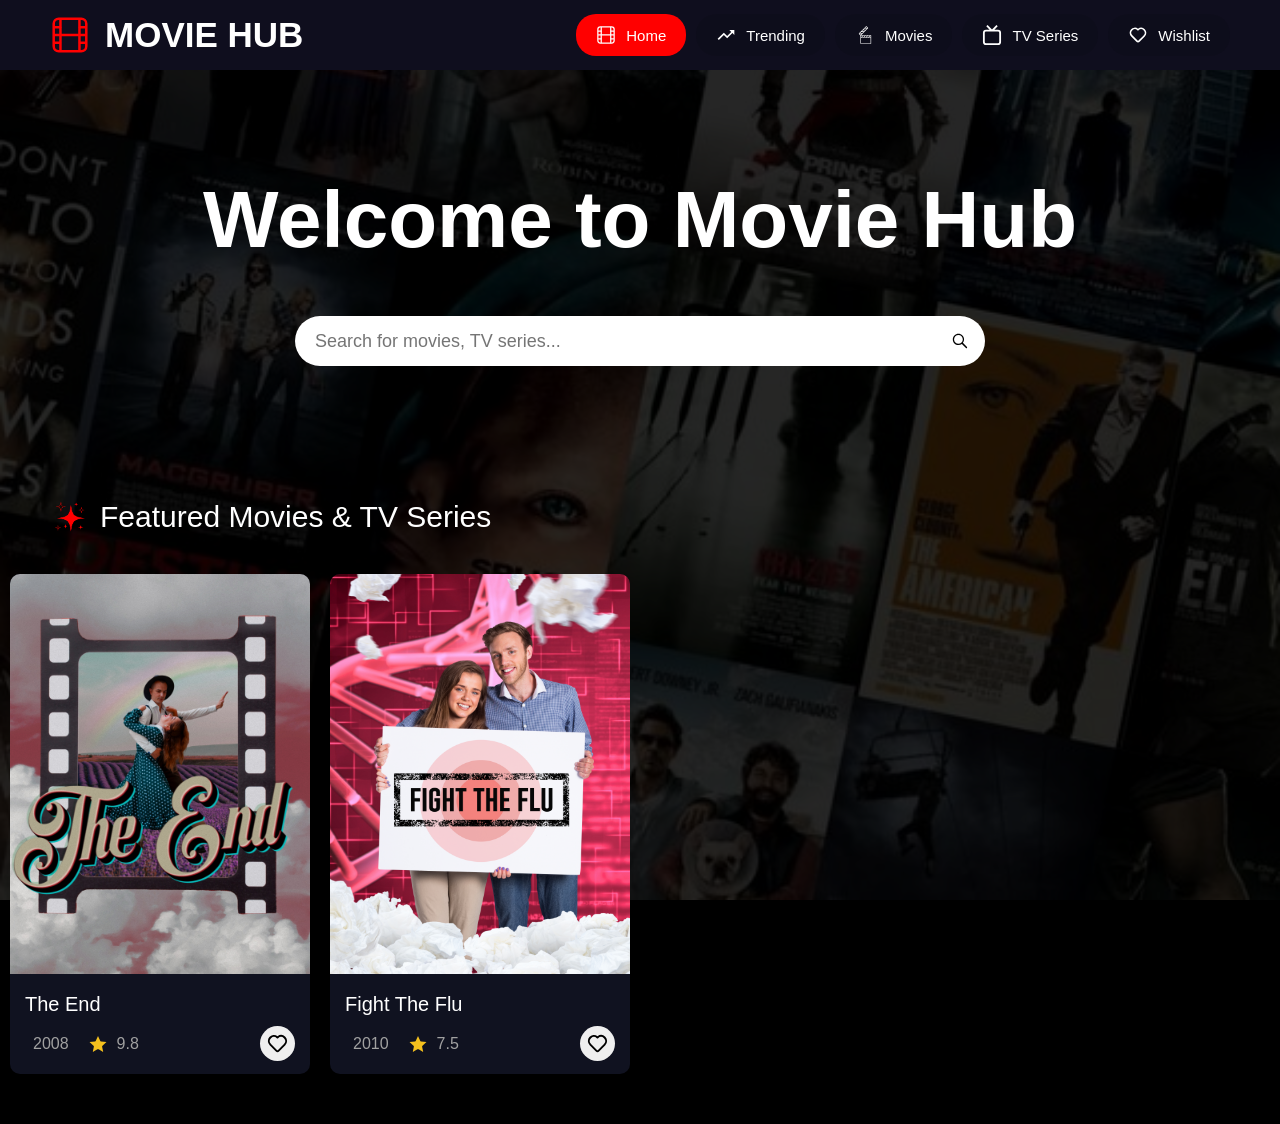
==== home.html @ 099b12ae "trending.html linked to navigation bar." ====
<!DOCTYPE html>
<html>
    <head>
        <title>Movie Hub</title>

        <link rel="stylesheet" href="Styles/nav-bar.css">
        <link rel="stylesheet" href="Styles/home.css">
        <link rel="stylesheet" href="Styles/movie-card.css">
    </head>
    <body>
        <div class="nav-bar">
            <div class="logo">
                <img class="logo-image" src="images/site/film.svg">
                <p class="logo-text">MOVIE HUB</p>
            </div>
            <div class="menu">
                <a href="#">
                    <button class="nav-bar-button nav-bar-button-focus">
                        <img class="nav-bar-icon" src="images/site/film.svg">
                        Home
                    </button>   
                </a>
                <a href="trending.html">
                    <button class="nav-bar-button">
                        <img class="nav-bar-icon" src="images/site/trending-up.svg">
                        Trending
                    </button>   
                </a>
                <a href="#">
                    <button class="nav-bar-button">
                        <img class="nav-bar-icon" src="images/site/film-clapperboard.svg">
                        Movies
                    </button>   
                </a>
                <a href="#">
                    <button class="nav-bar-button">
                        <img class="nav-bar-icon" src="images/site/tv.svg">
                        TV Series
                    </button>   
                </a>
                <a href="#">
                    <button class="nav-bar-button">
                        <img class="nav-bar-icon" src="images/site/heart.svg">
                        Wishlist
                    </button>   
                </a>
            </div>
        </div>
        <div class="middle-section">
            <div class="greeting-text">
                Welcome to Movie Hub
            </div>
            <div class="search">
                <input class="search-bar" type="text" placeholder="Search for movies, TV series...">
                <button class="search-button"><img class="search-icon" src="images/site/search-icon.svg"></button>
            </div>
        </div>
        <div class="featured-movies">
            <div class="featured-movie-title">
                <img class="featured-movie-star" src="images/home/shine-star-cluster.png">
                <p>Featured Movies & TV Series</p>
            </div>

            <div class="movies-container">

                <div class="movie-card">
                    <img class="movie-card-image" src="images/movie-thumbnails/concept-cinema-with-film-elements.jpg">
                    <div class="movie-card-details">
                        <div class="movie-name">
                            The End
                        </div>
                        <div class="movie-data">
                            <div class="movie-year-rate">
                                <span class="year">2008</span>
                                <img class="star" src="images/movie-card/star.svg">
                                <span class="rating">9.8</span>
                            </div>

                            <button class="add-to-wishlist">
                                <img src="images/movie-card/heart.svg">
                            </button>
                        </div> 
                    </div>
                </div>

                <div class="movie-card">
                    <img class="movie-card-image" src="images/movie-thumbnails/couple-with-sign.jpg">
                    <div class="movie-card-details">
                        <div class="movie-name">
                            Fight The Flu
                        </div>
                        <div class="movie-data">
                            <div class="movie-year-rate">
                                <span class="year">2010</span>
                                <img class="star" src="images/movie-card/star.svg">
                                <span class="rating">7.5</span>
                            </div>

                            <button class="add-to-wishlist">
                                <img src="images/movie-card/heart.svg">
                            </button>
                        </div> 
                    </div>
                </div>
            </div>
        </div>
    </body>
</html>
---- Styles/nav-bar.css ----
.nav-bar {
    display: flex;
    justify-content: space-between;
    align-items: center;
    padding-right: 50px;
    padding-left: 50px;
    background-color: rgb(15, 14, 30);
}

.menu {
    display: flex;
    gap: 10px;
}
.logo{
    display: flex;
    align-items: center;
}
.logo-text{
    color: white;
    font-family: 'Roboto', sans-serif;
    font-size: 35px;
    font-weight: 600;
    margin: 15px;
}

.logo-image{
    height: 40px;
    filter: invert(16%) sepia(99%) saturate(7404%) hue-rotate(4deg) brightness(105%) contrast(115%); 
}

.menu a {
    text-decoration: none;
}
.nav-bar-button {
    display: flex;
    align-items: center;
    font-size: 15px;
    text-decoration: none;
    color: white;
    font-family: 'Roboto', sans-serif;
    font-weight: 500;
    padding-left: 20px;
    padding-right: 20px;
    background-color: rgba(0,0,0,0.1);
    border-radius: 20px;
    border: none;
    cursor: pointer;
}

.nav-bar-button:hover {
    background-color: rgba(255, 255, 255, 0.1);
}

.nav-bar-button-focus {
    background-color: red;
}

.nav-bar-button-focus:hover {
    background-color: red;
    cursor: none; 
}

.nav-bar-icon {
    height: 20px;
    margin-right: 10px;
    margin-top: 10px;
    margin-bottom: 10px;
    filter: invert(100%) brightness(200%);
}
---- Styles/home.css ----
body {
    margin: 0;
    padding: 0;
    background-color: black;
}

body::before {
    content: "";
    position: fixed;
    top: 0;
    left: 0;
    width: 100%;
    height: 100%;
    z-index: -1;
    
    background-image: url(../images/home/bg.jpg);
    background-size: cover;
    background-position: center;
    background-repeat: no-repeat;
    opacity: 0.15;
}

.middle-section {
    display: flex;
    flex-direction: column;
    justify-content: center;
    align-items: center;
    height: 400px;
}

.greeting-text {
    font-family: 'Roboto', sans-serif;
    font-size: 80px;
    font-weight: 600;
    color: white;
}

.search-bar {
    height: 50px;
    width: 600px;            
    border-top-left-radius: 25px;
    border-bottom-left-radius: 25px;     
    border: none;
    padding: 0 20px;
    font-size: 18px;
    font-family: 'Roboto', sans-serif;
    margin-top: 50px;
    margin-right: 0px;
    margin: 0;
    outline: none;
}

.search {
    display: flex;
    flex-direction: row;
    align-items: stretch;
    justify-content: center;
    margin-top: 50px;
}

.search-button{
    height: 50px;
    margin-left: 0px;
    border-top-right-radius: 25px;
    border-bottom-right-radius: 25px;
    align-items: center;
    width: 50px;
    border: none;
    background-color: white;
    display: flex; 
    justify-content: center;
    align-items: center;
    margin: 0;
    padding: 0;
}

.search-icon {
    height: 20px;
    display: block;
}

.featured-movie-title {
    display: flex;
    align-items: center;
    justify-content: flex-start;
    gap: 10px;
    color: white;
    font-family: 'Roboto', sans-serif;
    font-size: 30px;
    font-weight: 500;
    margin-bottom: 10px;
    margin-left: 50px;
}
.featured-movie-star {
    height: 40px;          
    width: auto;
    filter: invert(16%) sepia(99%) saturate(7404%) hue-rotate(4deg) brightness(105%) contrast(115%); 
}
---- Styles/movie-card.css ----
.movies-container {
    display: grid;
    grid-template-columns: repeat(auto-fill, 300px); 
    margin-bottom: 50px;
    column-gap: 20px;
    row-gap: 40px;
    justify-content: center;
}

.movie-card {
    height: 500px;
    width: 300px;
    border-radius: 10px;
    background-color: rgb(16, 18, 32);
    transition: transform 0.3s ease;
}
.movie-card-image {
    width: 100%;
    height: 400px;
    object-fit: cover;
    border-top-left-radius: 10px;
    border-top-right-radius: 10px;
}
.movie-card:hover {
    transform: translateY(-10px);
}
.movie-card-details {
    padding: 15px;
    font-family: 'Roboto', sans-serif;
    display: flex;
    flex-direction: column;
    justify-content: center;
}

.movie-name {
    color: white;
    font-size: 20px;
    margin-bottom: 10px;
}

.movie-data{
    display: flex;
    flex-direction: row;
    justify-content: space-between;
}

.movie-year-rate{
    display: flex;
    flex-direction: row;
    margin-left: 8px;
    margin-right: 8px;
    align-items: center;
    gap: 10px;
    color: rgb(161, 161, 161);
}

.star {
    height: 18px;
    margin-left: 10px;
}
.add-to-wishlist{
    display: flex;
    height: 35px;
    width: 35px;
    border-radius: 18px;
    align-items: center;
    cursor: pointer;
    border: none;
}

.add-to-wishlist:hover {
    background-color: rgb(108, 107, 107);
}
.add-to-wishlist:hover img {
    filter: invert(16%) sepia(99%) saturate(7404%) hue-rotate(4deg) brightness(105%) contrast(115%);
}
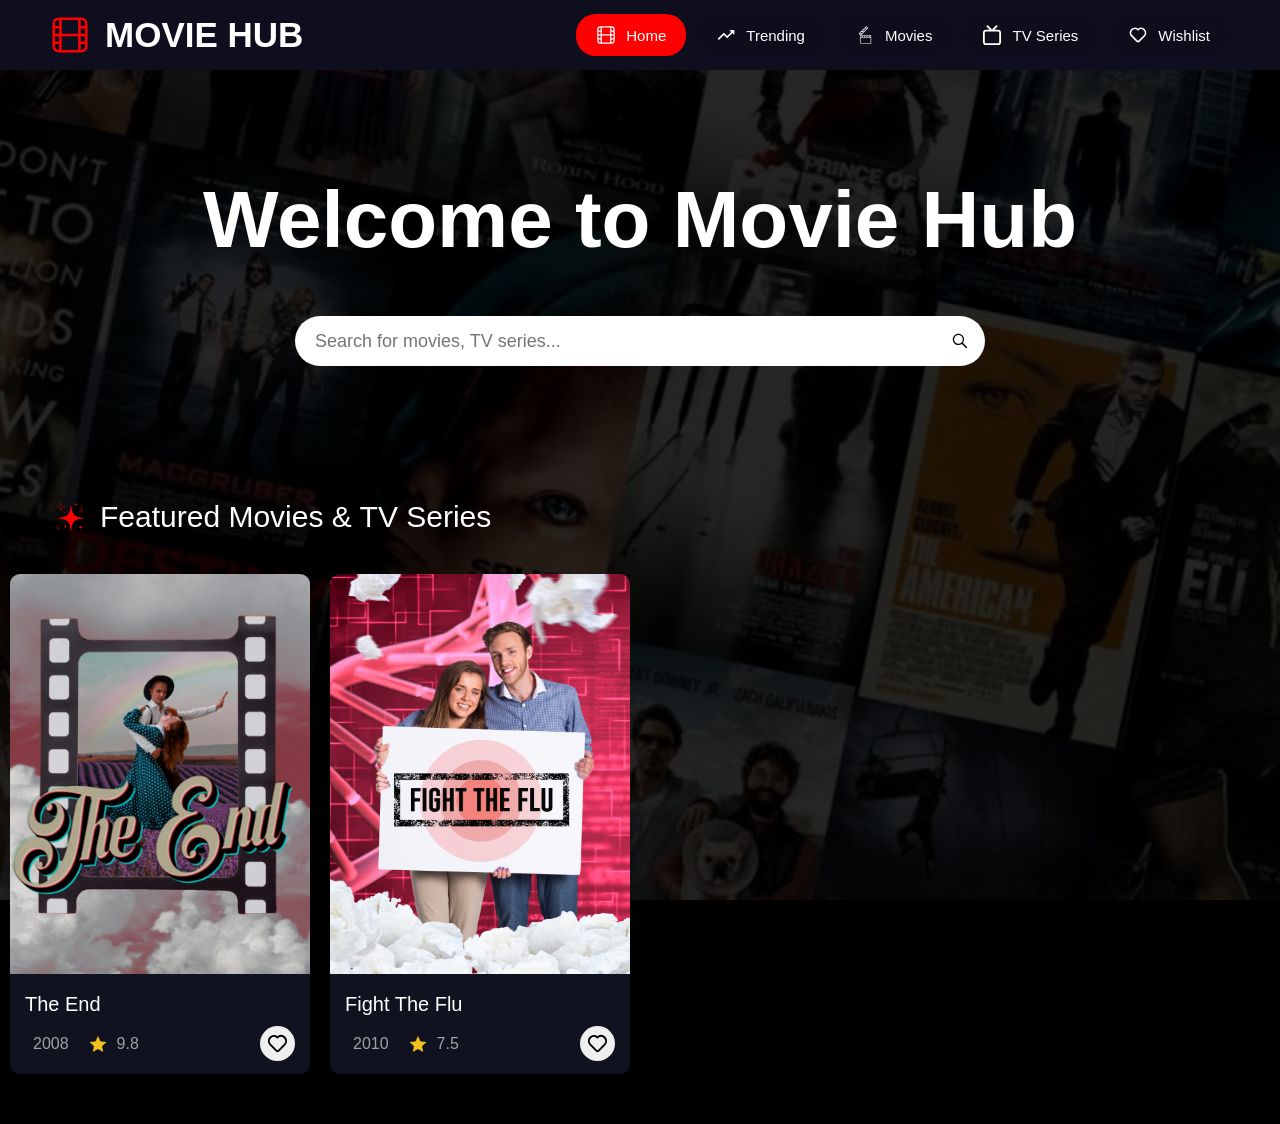
==== commit 340d974a: "make menu responsive." ====
--- a/home.html
+++ b/home.html
@@ -6,6 +6,7 @@
         <link rel="stylesheet" href="Styles/nav-bar.css">
         <link rel="stylesheet" href="Styles/home.css">
         <link rel="stylesheet" href="Styles/movie-card.css">
+        <link rel="stylesheet" href="Styles/animetion.css">
     </head>
     <body>
         <div class="nav-bar">
@@ -14,95 +15,107 @@
                 <p class="logo-text">MOVIE HUB</p>
             </div>
             <div class="menu">
-                <a href="#">
-                    <button class="nav-bar-button nav-bar-button-focus">
-                        <img class="nav-bar-icon" src="images/site/film.svg">
-                        Home
-                    </button>   
-                </a>
-                <a href="trending.html">
-                    <button class="nav-bar-button">
-                        <img class="nav-bar-icon" src="images/site/trending-up.svg">
-                        Trending
-                    </button>   
-                </a>
-                <a href="#">
-                    <button class="nav-bar-button">
-                        <img class="nav-bar-icon" src="images/site/film-clapperboard.svg">
-                        Movies
-                    </button>   
-                </a>
-                <a href="#">
-                    <button class="nav-bar-button">
-                        <img class="nav-bar-icon" src="images/site/tv.svg">
-                        TV Series
-                    </button>   
-                </a>
-                <a href="#">
-                    <button class="nav-bar-button">
-                        <img class="nav-bar-icon" src="images/site/heart.svg">
-                        Wishlist
-                    </button>   
-                </a>
+                <div class="icon">
+                    <img class="menu-icon menu-open" src="images/site/icons8-menu-button.svg">
+                </div>
+                <div class="links">
+                    <img class="menu-icon close-btn" src="images/site/icons8-close.svg">
+                    <a href="#">
+                        <button class="nav-bar-button nav-bar-button-focus">
+                            <img class="nav-bar-icon" src="images/site/film.svg">
+                            Home
+                        </button>   
+                    </a>
+                    <a href="trending.html">
+                        <button class="nav-bar-button">
+                            <img class="nav-bar-icon" src="images/site/trending-up.svg">
+                            Trending
+                        </button>   
+                    </a>
+                    <a href="movie.html">
+                        <button class="nav-bar-button">
+                            <img class="nav-bar-icon" src="images/site/film-clapperboard.svg">
+                            Movies
+                        </button>   
+                    </a>
+                    <a href="tv-series.html">
+                        <button class="nav-bar-button">
+                            <img class="nav-bar-icon" src="images/site/tv.svg">
+                            TV Series
+                        </button>   
+                    </a>
+                    <a href="wishlist.html">
+                        <button class="nav-bar-button">
+                            <img class="nav-bar-icon" src="images/site/heart.svg">
+                            Wishlist
+                        </button>   
+                    </a>
+                </div>    
             </div>
         </div>
-        <div class="middle-section">
-            <div class="greeting-text">
-                Welcome to Movie Hub
+        <div class="page-reveal">
+            <div class="middle-section">
+                <div class="greeting-text">
+                    Welcome to Movie Hub
+                </div>
+                <div class="search">
+                    <input class="search-bar" type="text" placeholder="Search for movies, TV series...">
+                    <button class="search-button"><img class="search-icon" src="images/site/search-icon.svg"></button>
+                </div>
             </div>
-            <div class="search">
-                <input class="search-bar" type="text" placeholder="Search for movies, TV series...">
-                <button class="search-button"><img class="search-icon" src="images/site/search-icon.svg"></button>
-            </div>
-        </div>
-        <div class="featured-movies">
-            <div class="featured-movie-title">
-                <img class="featured-movie-star" src="images/home/shine-star-cluster.png">
-                <p>Featured Movies & TV Series</p>
-            </div>
-
-            <div class="movies-container">
-
-                <div class="movie-card">
-                    <img class="movie-card-image" src="images/movie-thumbnails/concept-cinema-with-film-elements.jpg">
-                    <div class="movie-card-details">
-                        <div class="movie-name">
-                            The End
-                        </div>
-                        <div class="movie-data">
-                            <div class="movie-year-rate">
-                                <span class="year">2008</span>
-                                <img class="star" src="images/movie-card/star.svg">
-                                <span class="rating">9.8</span>
-                            </div>
-
-                            <button class="add-to-wishlist">
-                                <img src="images/movie-card/heart.svg">
-                            </button>
-                        </div> 
-                    </div>
+            <div class="featured-movies">
+                <div class="featured-movie-title">
+                    <img class="featured-movie-star" src="images/home/shine-star-cluster.png">
+                    <p>Featured Movies & TV Series</p>
                 </div>
 
-                <div class="movie-card">
-                    <img class="movie-card-image" src="images/movie-thumbnails/couple-with-sign.jpg">
-                    <div class="movie-card-details">
-                        <div class="movie-name">
-                            Fight The Flu
+                <div class="movies-container">
+
+                    <div class="movie-card">
+                        <img class="movie-card-image" src="images/movie-thumbnails/concept-cinema-with-film-elements.jpg">
+                        <div class="movie-card-details">
+                            <div class="movie-name">
+                                The End
+                            </div>
+                            <div class="movie-data">
+                                <div class="movie-year-rate">
+                                    <span class="year">2008</span>
+                                    <img class="star" src="images/movie-card/star.svg">
+                                    <span class="rating">9.8</span>
+                                </div>
+
+                                <button class="add-to-wishlist">
+                                    <img src="images/movie-card/heart.svg">
+                                </button>
+                            </div> 
                         </div>
-                        <div class="movie-data">
-                            <div class="movie-year-rate">
-                                <span class="year">2010</span>
-                                <img class="star" src="images/movie-card/star.svg">
-                                <span class="rating">7.5</span>
+                    </div>
+
+                    <div class="movie-card">
+                        <img class="movie-card-image" src="images/movie-thumbnails/couple-with-sign.jpg">
+                        <div class="movie-card-details">
+                            <div class="movie-name">
+                                Fight The Flu
                             </div>
+                            <div class="movie-data">
+                                <div class="movie-year-rate">
+                                    <span class="year">2010</span>
+                                    <img class="star" src="images/movie-card/star.svg">
+                                    <span class="rating">7.5</span>
+                                </div>
 
-                            <button class="add-to-wishlist">
-                                <img src="images/movie-card/heart.svg">
-                            </button>
-                        </div> 
+                                <button class="add-to-wishlist">
+                                    <img src="images/movie-card/heart.svg">
+                                </button>
+                            </div> 
+                        </div>
                     </div>
                 </div>
             </div>
         </div>
+        
+        <div class="scripts">
+            <script src="styles-js/nav-bar.js"></script>
+        </div>
     </body>
 </html>
--- a/Styles/nav-bar.css
+++ b/Styles/nav-bar.css
@@ -1,3 +1,6 @@
+html, body {
+    overflow-x: hidden;
+}
 .nav-bar {
     display: flex;
     justify-content: space-between;
@@ -11,6 +14,32 @@
     display: flex;
     gap: 10px;
 }
+
+.links {
+    display: flex;
+    gap: 10px;
+}
+
+.menu-icon {
+    height: 40px;
+    filter: brightness(0) invert(1);
+    
+}
+.menu-open {
+    display: none;
+}
+.close-btn { 
+    display: none;
+}
+.close-btn:hover {
+transform: rotate(90deg);
+}
+
+.menu-icon:hover {
+    filter: invert(16%) sepia(99%) saturate(7404%) hue-rotate(4deg) brightness(105%) contrast(115%);
+    cursor: pointer;
+}
+
 .logo{
     display: flex;
     align-items: center;
@@ -45,6 +74,8 @@
     border-radius: 20px;
     border: none;
     cursor: pointer;
+    margin-top: 10px;
+    margin-bottom: 10px;
 }
 
 .nav-bar-button:hover {
@@ -53,11 +84,12 @@
 
 .nav-bar-button-focus {
     background-color: red;
+    cursor: default;
 }
 
 .nav-bar-button-focus:hover {
     background-color: red;
-    cursor: none; 
+     
 }
 
 .nav-bar-icon {
@@ -66,4 +98,71 @@
     margin-top: 10px;
     margin-bottom: 10px;
     filter: invert(100%) brightness(200%);
+}
+
+@media (max-width: 1040px) {
+    .logo-text {
+        font-size: 24px;
+        margin: 10px;
+    }
+    .nav-bar {
+        padding: 0 20px;
+    }
+}
+
+@media (max-width: 950px) {
+    .logo-text {
+        display: none;
+    }
+}
+
+@media (max-width: 784px) {
+    .links {
+        display: flex;
+    }
+    .menu-open {
+        display: block;
+    }
+    .nav-bar {
+        justify-content: space-between;
+    }
+    .logo {
+        margin: 10px;
+    }
+    .links {
+        position: fixed;
+        right: 0;
+        top: 0;
+        height: 100vh;
+        width: 100%;
+        background-color: rgb(15, 14, 30);
+        flex-direction: column;
+        justify-content: flex-start;
+        padding-top: 80px;
+        z-index: 9999;
+        transform: translateX(100%);
+        transition: transform 0.3s ease-in-out;
+    }
+
+    .links.show-menu {
+        transform: translateX(0);
+    }
+
+    .close-btn {
+        display: block;
+        position: absolute;
+        top: 20px;
+        right: 30px;
+        font-size: 40px;
+        color: white;
+        background: none;
+        border: none;
+        cursor: pointer;
+    }
+
+    .nav-bar-button {
+        width: 80%;
+        margin: 10px auto;
+        justify-content: center;
+    }
 }
--- a/Styles/animetion.css
+++ b/Styles/animetion.css
@@ -0,0 +1,14 @@
+.page-reveal {
+    animation: fadeInUp 2s ease-out forwards;
+}
+
+@keyframes fadeInUp {
+    from {
+        opacity: 0;
+        transform: translateY(20px);
+    }
+    to {
+        opacity: 1;
+        transform: translateY(0);
+    }
+}
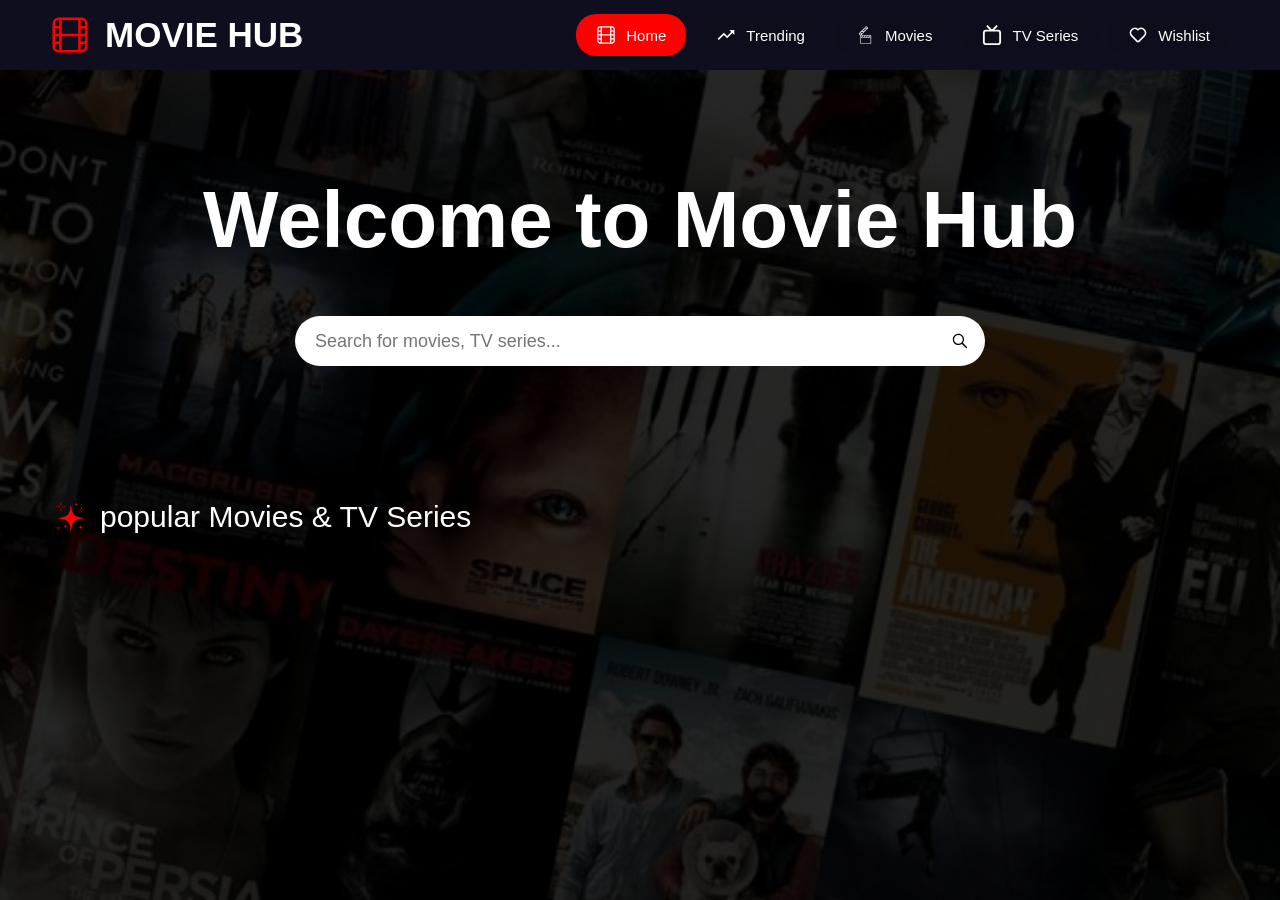
==== commit 711da76d: "add functionality to fetch and display popular movies with infinite scroll" ====
--- a/home.html
+++ b/home.html
@@ -66,56 +66,18 @@
             <div class="featured-movies">
                 <div class="featured-movie-title">
                     <img class="featured-movie-star" src="images/home/shine-star-cluster.png">
-                    <p>Featured Movies & TV Series</p>
+                    <p>popular Movies & TV Series</p>
                 </div>
 
-                <div class="movies-container">
+                <div class="movies-container js-movies-container">
 
-                    <div class="movie-card">
-                        <img class="movie-card-image" src="images/movie-thumbnails/concept-cinema-with-film-elements.jpg">
-                        <div class="movie-card-details">
-                            <div class="movie-name">
-                                The End
-                            </div>
-                            <div class="movie-data">
-                                <div class="movie-year-rate">
-                                    <span class="year">2008</span>
-                                    <img class="star" src="images/movie-card/star.svg">
-                                    <span class="rating">9.8</span>
-                                </div>
-
-                                <button class="add-to-wishlist">
-                                    <img src="images/movie-card/heart.svg">
-                                </button>
-                            </div> 
-                        </div>
-                    </div>
-
-                    <div class="movie-card">
-                        <img class="movie-card-image" src="images/movie-thumbnails/couple-with-sign.jpg">
-                        <div class="movie-card-details">
-                            <div class="movie-name">
-                                Fight The Flu
-                            </div>
-                            <div class="movie-data">
-                                <div class="movie-year-rate">
-                                    <span class="year">2010</span>
-                                    <img class="star" src="images/movie-card/star.svg">
-                                    <span class="rating">7.5</span>
-                                </div>
-
-                                <button class="add-to-wishlist">
-                                    <img src="images/movie-card/heart.svg">
-                                </button>
-                            </div> 
-                        </div>
-                    </div>
                 </div>
             </div>
         </div>
         
         <div class="scripts">
             <script src="styles-js/nav-bar.js"></script>
+            <script src="data/popular-movies.js" type="module"></script>
         </div>
     </body>
 </html>
--- a/Styles/home.css
+++ b/Styles/home.css
@@ -95,4 +95,29 @@
     height: 40px;          
     width: auto;
     filter: invert(16%) sepia(99%) saturate(7404%) hue-rotate(4deg) brightness(105%) contrast(115%); 
+}
+
+@media (max-width: 1040px) {
+    .greeting-text {
+        font-size: 60px;
+        text-align: center;
+    }
+
+    .search-bar {
+        width: 500px;
+    }
+}
+
+@media (max-width: 678px) {
+    .greeting-text {
+        justify-content: center;
+    }
+
+    .search-bar {
+        width: 360px;
+    }
+
+    .featured-movie-title {
+        font-size: 25px
+    }
 }
--- a/Styles/movie-card.css
+++ b/Styles/movie-card.css
@@ -13,6 +13,7 @@
     border-radius: 10px;
     background-color: rgb(16, 18, 32);
     transition: transform 0.3s ease;
+    cursor: pointer;
 }
 .movie-card-image {
     width: 100%;
@@ -36,6 +37,9 @@
     color: white;
     font-size: 20px;
     margin-bottom: 10px;
+    white-space: nowrap;
+    overflow: hidden;
+    text-overflow: ellipsis;
 }
 
 .movie-data{
